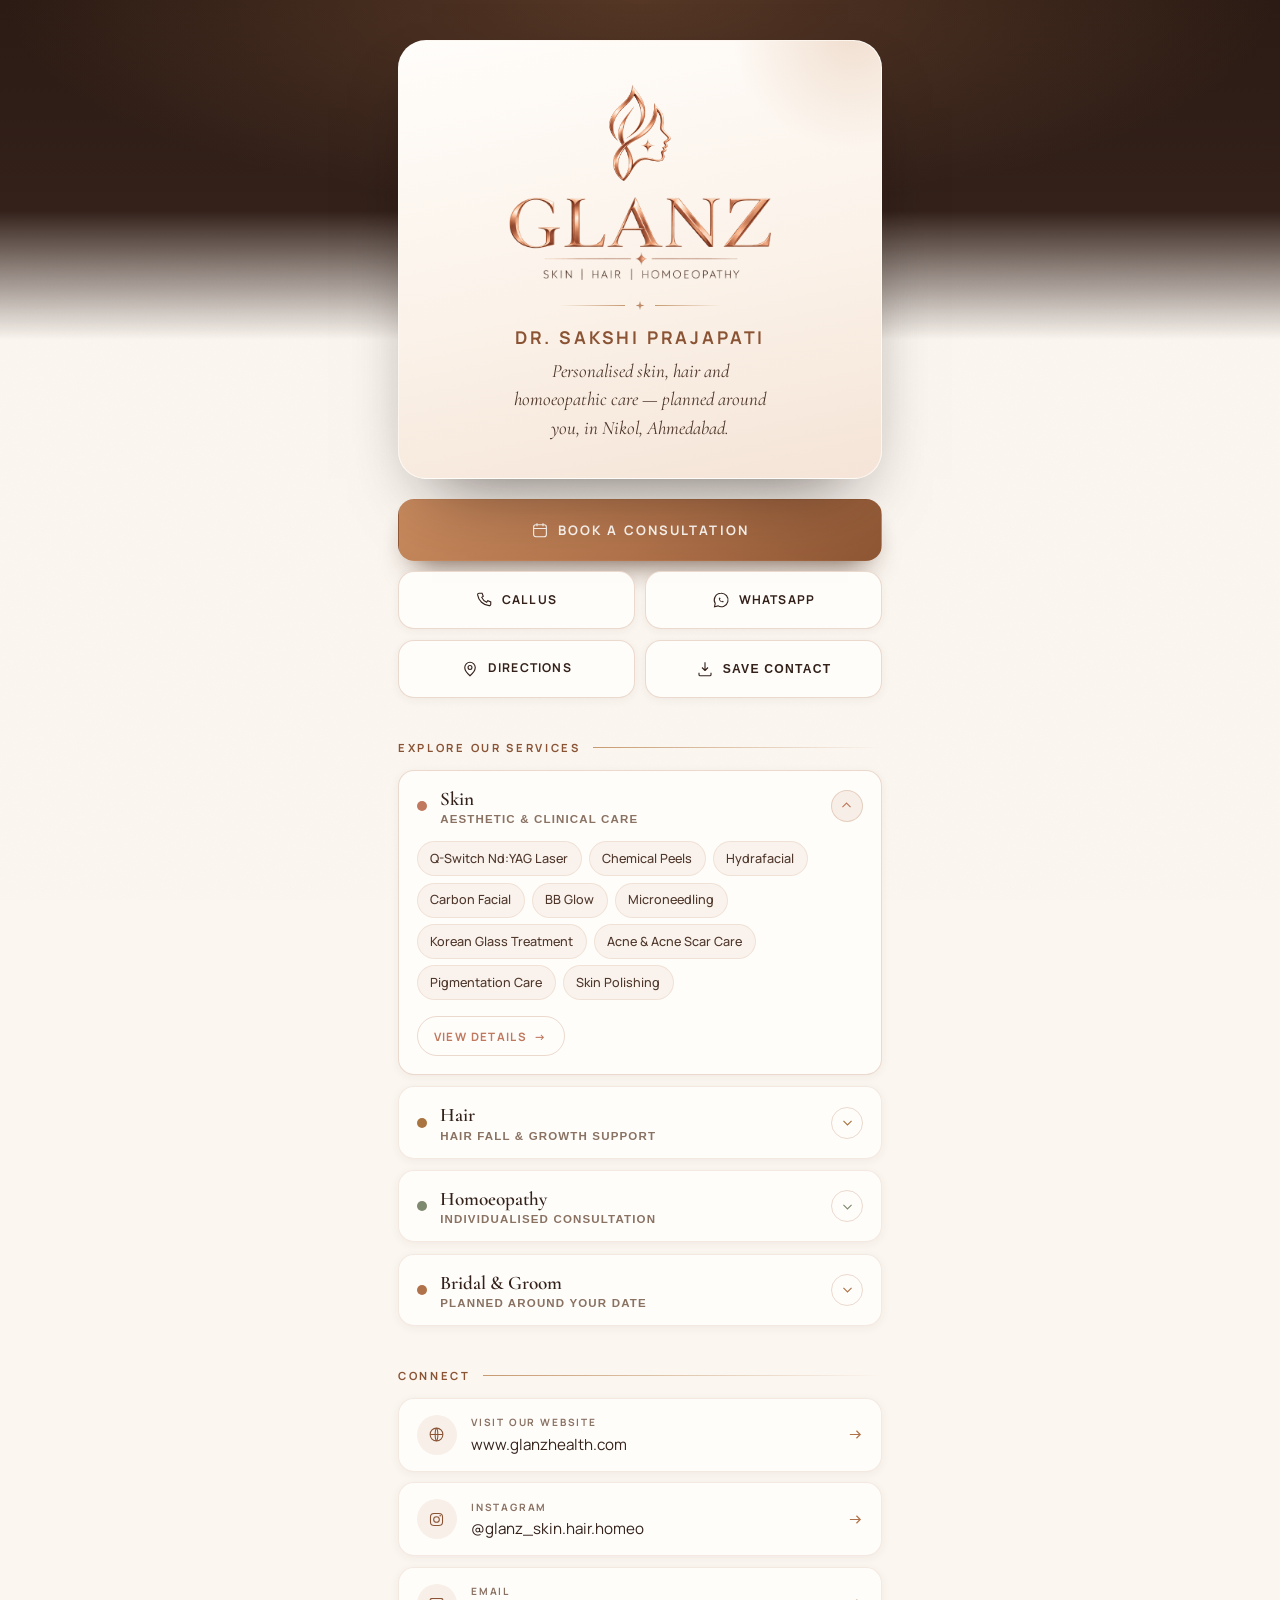
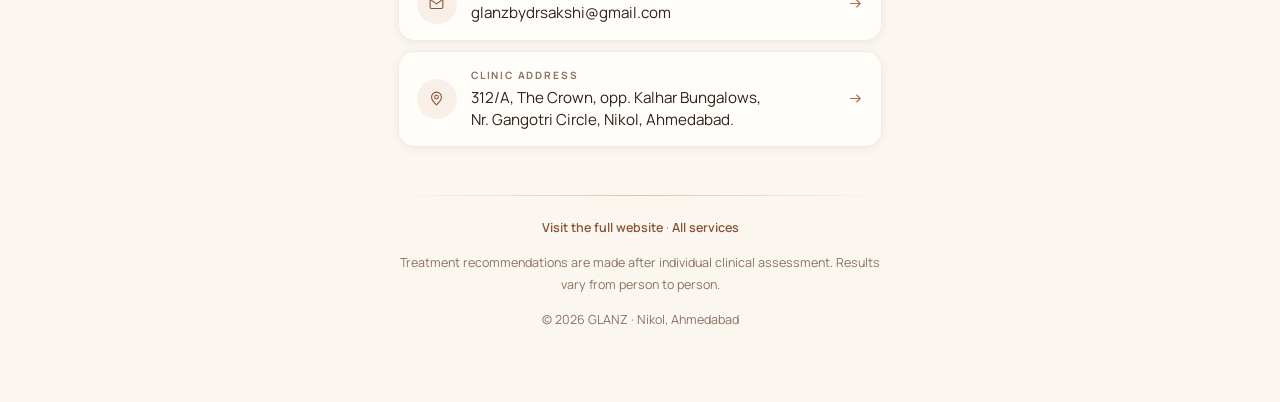
==== scan/index.html @ fb432319 "Initial commit: GLANZ website (home, services, digital card) Vanilla HTML/CSS/JS site for GLANZ — Sk" ====
<!DOCTYPE html>
<html lang="en">
<head>
<meta charset="utf-8">
<meta name="viewport" content="width=device-width, initial-scale=1, viewport-fit=cover">
<title>GLANZ — Digital Card | Dr. Sakshi Prajapati</title>
<meta name="description" content="GLANZ digital visiting card — call, WhatsApp, book a consultation or get directions to our skin, hair and homoeopathy clinic in Nikol, Ahmedabad.">
<meta name="theme-color" content="#2B1B14">
<link rel="canonical" href="https://www.glanzhealth.com/scan/">
<meta name="robots" content="index, follow">

<meta property="og:type" content="profile">
<meta property="og:site_name" content="GLANZ">
<meta property="og:title" content="GLANZ — Skin, Hair &amp; Homoeopathy">
<meta property="og:description" content="Dr. Sakshi Prajapati · Nikol, Ahmedabad. Call, WhatsApp, book a consultation or explore our services.">
<meta property="og:url" content="https://www.glanzhealth.com/scan/">
<meta property="og:image" content="https://www.glanzhealth.com/assets/logo/glanz-lockup.png">
<meta property="og:locale" content="en_IN">
<meta name="twitter:card" content="summary">
<meta name="twitter:title" content="GLANZ — Skin, Hair &amp; Homoeopathy">
<meta name="twitter:description" content="Dr. Sakshi Prajapati · Nikol, Ahmedabad.">
<meta name="twitter:image" content="https://www.glanzhealth.com/assets/logo/glanz-lockup.png">

<link rel="icon" href="../assets/logo/favicon.png" type="image/png">
<link rel="apple-touch-icon" href="../assets/logo/glanz-symbol.png">

<link rel="preconnect" href="https://fonts.googleapis.com">
<link rel="preconnect" href="https://fonts.gstatic.com" crossorigin>
<link href="https://fonts.googleapis.com/css2?family=Cinzel:wght@400;500;600&family=Cormorant+Garamond:ital,wght@0,400;0,500;0,600;1,400;1,500&family=Manrope:wght@400;500;600;700&display=swap" rel="stylesheet">

<link rel="stylesheet" href="../css/global.css">
<link rel="stylesheet" href="../css/scan.css">
</head>

<body class="scan-page">

<main class="scan" id="main">

  <!-- ====================================================================
       CARD HEADER
       Text below mirrors the printed visiting card.
       ==================================================================== -->
  <header class="scan-card">
    <img class="scan-card__symbol" src="../assets/logo/glanz-symbol.png" alt="" width="320" height="320" fetchpriority="high">
    <img class="scan-card__wordmark" src="../assets/logo/glanz-wordmark-tagline.png" alt="GLANZ — Skin, Hair, Homoeopathy" width="680" height="216">
    <h1 class="sr-only">GLANZ — Skin, Hair &amp; Homoeopathy</h1>

    <div class="scan-card__divider" aria-hidden="true"><span></span></div>

    <h2 class="scan-card__doctor" data-scan="doctor">Dr. Sakshi Prajapati</h2>
    <p class="scan-card__statement" data-scan="statement">
      Personalised skin, hair and homoeopathic care — planned around you, in Nikol, Ahmedabad.
    </p>
  </header>

  <!-- ====================================================================
       PRIMARY ACTIONS
       ==================================================================== -->
  <nav class="scan-actions" aria-label="Quick actions">
    <a class="action action--primary" data-scan-link="book" href="#">
      <svg viewBox="0 0 24 24" fill="none" stroke="currentColor" stroke-width="1.5" aria-hidden="true"><rect x="3.5" y="5" width="17" height="16" rx="3"/><path d="M8 3v4M16 3v4M3.5 10h17"/></svg>
      Book a Consultation
    </a>
    <div class="scan-actions__row">
      <a class="action" data-scan-link="phone" href="#">
        <svg viewBox="0 0 24 24" fill="none" stroke="currentColor" stroke-width="1.5" stroke-linecap="round" aria-hidden="true"><path d="M6.5 3h3l1.5 4-2 1.5a12 12 0 006.5 6.5L17 13l4 1.5v3a2 2 0 01-2.2 2A17 17 0 013.5 5.2 2 2 0 015.5 3z"/></svg>
        Call Us
      </a>
      <a class="action" data-scan-link="whatsapp" href="#" target="_blank" rel="noopener">
        <svg viewBox="0 0 24 24" fill="none" stroke="currentColor" stroke-width="1.5" aria-hidden="true"><path d="M12 3a9 9 0 00-7.7 13.6L3.4 21l4.5-1.2A9 9 0 1012 3z"/><path d="M9 9.5c0 3 2.5 5.5 5.5 5.5.6 0 1.2-.5 1.2-1.1l-1.6-.8-.9 1a5.6 5.6 0 01-2.8-2.8l1-.9-.8-1.6c-.6 0-1.1.6-1.1 1.2z" fill="currentColor" stroke="none"/></svg>
        WhatsApp
      </a>
    </div>
    <div class="scan-actions__row">
      <a class="action" data-scan-link="maps" href="#" target="_blank" rel="noopener">
        <svg viewBox="0 0 24 24" fill="none" stroke="currentColor" stroke-width="1.5" aria-hidden="true"><path d="M12 21s7-6.1 7-11a7 7 0 10-14 0c0 4.9 7 11 7 11z"/><circle cx="12" cy="10" r="2.6"/></svg>
        Directions
      </a>
      <button class="action" type="button" id="saveContact">
        <svg viewBox="0 0 24 24" fill="none" stroke="currentColor" stroke-width="1.5" aria-hidden="true"><path d="M12 3v11m0 0l-4-4m4 4l4-4M4 17v2.5A1.5 1.5 0 005.5 21h13a1.5 1.5 0 001.5-1.5V17"/></svg>
        Save Contact
      </button>
    </div>
  </nav>

  <!-- ====================================================================
       SERVICES — rendered from scanContent in js/scan.js
       ==================================================================== -->
  <section class="scan-section" aria-labelledby="scanServicesTitle">
    <h2 class="scan-section__title" id="scanServicesTitle">Explore Our Services</h2>
    <div class="scan-cats" id="scanCats">
      <!-- Populated by js/scan.js — edit the scanContent object there -->
    </div>
  </section>

  <!-- ====================================================================
       CONNECT
       ==================================================================== -->
  <section class="scan-section" aria-labelledby="scanConnectTitle">
    <h2 class="scan-section__title" id="scanConnectTitle">Connect</h2>
    <div class="scan-links">
      <a class="scan-link" data-scan-link="website" href="../">
        <span class="scan-link__icon" aria-hidden="true">
          <svg viewBox="0 0 24 24" fill="none" stroke="currentColor" stroke-width="1.5"><circle cx="12" cy="12" r="9"/><path d="M3 12h18M12 3c2.5 2.6 2.5 15 0 18M12 3c-2.5 2.6-2.5 15 0 18"/></svg>
        </span>
        <span class="scan-link__text">
          <span class="scan-link__label">Visit our website</span>
          <span class="scan-link__value" data-scan="website">www.glanzhealth.com</span>
        </span>
        <span class="scan-link__go" aria-hidden="true">
          <svg viewBox="0 0 16 16" fill="none" stroke="currentColor" stroke-width="1.3"><path d="M2 8h11M9 4l4 4-4 4"/></svg>
        </span>
      </a>

      <a class="scan-link" data-scan-link="instagram" href="#" target="_blank" rel="noopener">
        <span class="scan-link__icon" aria-hidden="true">
          <svg viewBox="0 0 24 24" fill="none" stroke="currentColor" stroke-width="1.5"><rect x="3.5" y="3.5" width="17" height="17" rx="5"/><circle cx="12" cy="12" r="4"/><circle cx="17.2" cy="6.8" r="1.1" fill="currentColor" stroke="none"/></svg>
        </span>
        <span class="scan-link__text">
          <span class="scan-link__label">Instagram</span>
          <span class="scan-link__value" data-scan="instagramHandle">@glanz_skin.hair.homeo</span>
        </span>
        <span class="scan-link__go" aria-hidden="true">
          <svg viewBox="0 0 16 16" fill="none" stroke="currentColor" stroke-width="1.3"><path d="M2 8h11M9 4l4 4-4 4"/></svg>
        </span>
      </a>

      <a class="scan-link" data-scan-link="email" href="#">
        <span class="scan-link__icon" aria-hidden="true">
          <svg viewBox="0 0 24 24" fill="none" stroke="currentColor" stroke-width="1.5"><rect x="3" y="5" width="18" height="14" rx="2"/><path d="M3.5 6.5L12 12.5l8.5-6"/></svg>
        </span>
        <span class="scan-link__text">
          <span class="scan-link__label">Email</span>
          <span class="scan-link__value" data-scan="email">glanzbydrsakshi@gmail.com</span>
        </span>
        <span class="scan-link__go" aria-hidden="true">
          <svg viewBox="0 0 16 16" fill="none" stroke="currentColor" stroke-width="1.3"><path d="M2 8h11M9 4l4 4-4 4"/></svg>
        </span>
      </a>

      <a class="scan-link" data-scan-link="maps" href="#" target="_blank" rel="noopener">
        <span class="scan-link__icon" aria-hidden="true">
          <svg viewBox="0 0 24 24" fill="none" stroke="currentColor" stroke-width="1.5"><path d="M12 21s7-6.1 7-11a7 7 0 10-14 0c0 4.9 7 11 7 11z"/><circle cx="12" cy="10" r="2.6"/></svg>
        </span>
        <span class="scan-link__text">
          <span class="scan-link__label">Clinic address</span>
          <span class="scan-link__value" data-scan="address">
            312/A, The Crown, opp. Kalhar Bungalows,<br>Nr. Gangotri Circle, Nikol, Ahmedabad.
          </span>
        </span>
        <span class="scan-link__go" aria-hidden="true">
          <svg viewBox="0 0 16 16" fill="none" stroke="currentColor" stroke-width="1.3"><path d="M2 8h11M9 4l4 4-4 4"/></svg>
        </span>
      </a>
    </div>
  </section>

  <!-- ====================================================================
       FOOT
       ==================================================================== -->
  <footer class="scan-foot">
    <div class="scan-foot__rule" aria-hidden="true"></div>
    <p>
      <a href="../">Visit the full website</a> · <a href="../service/">All services</a>
    </p>
    <p style="margin-top:0.9rem">
      Treatment recommendations are made after individual clinical assessment.
      Results vary from person to person.
    </p>
    <p style="margin-top:0.9rem">© <span data-scan="year">2025</span> GLANZ · Nikol, Ahmedabad</p>
  </footer>

</main>

<!-- ======================================================================
     STICKY MOBILE ACTION BAR
     ====================================================================== -->
<nav class="scan-bar" aria-label="Contact actions">
  <a class="scan-bar__btn" data-scan-link="phone" href="#">
    <svg viewBox="0 0 24 24" fill="none" stroke="currentColor" stroke-width="1.5" stroke-linecap="round" aria-hidden="true"><path d="M6.5 3h3l1.5 4-2 1.5a12 12 0 006.5 6.5L17 13l4 1.5v3a2 2 0 01-2.2 2A17 17 0 013.5 5.2 2 2 0 015.5 3z"/></svg>
    Call
  </a>
  <a class="scan-bar__btn" data-scan-link="whatsapp" href="#" target="_blank" rel="noopener">
    <svg viewBox="0 0 24 24" fill="none" stroke="currentColor" stroke-width="1.5" aria-hidden="true"><path d="M12 3a9 9 0 00-7.7 13.6L3.4 21l4.5-1.2A9 9 0 1012 3z"/></svg>
    WhatsApp
  </a>
  <a class="scan-bar__btn scan-bar__btn--primary" data-scan-link="book" href="#">
    <svg viewBox="0 0 24 24" fill="none" stroke="currentColor" stroke-width="1.5" aria-hidden="true"><rect x="3.5" y="5" width="17" height="16" rx="3"/><path d="M8 3v4M16 3v4M3.5 10h17"/></svg>
    Book
  </a>
</nav>

<script src="../js/scan.js" defer></script>
</body>
</html>
---- css/global.css ----
/* ==========================================================================
   GLANZ — Global design system  (v2)
   Brand world: cream · blush · nude · copper · deep cocoa
   Tonal strategy: cream & ivory for reading, DEEP COCOA for anchor moments,
   copper reserved almost entirely for actions.
   ========================================================================== */

/* --------------------------------------------------------------------------
   1. DESIGN TOKENS
   -------------------------------------------------------------------------- */
:root {
  /* Light surfaces */
  --cream:        #FBF6F0;
  --cream-deep:   #F6EBE0;
  --ivory:        #FFFDFA;
  --blush:        #F4E4D9;
  --nude:         #EBD4C4;
  --sand:         #E6D5C5;

  /* Dark anchor surfaces (from the visiting-card photography) */
  --espresso:      #2B1B14;
  --espresso-soft: #3A251B;
  --espresso-line: rgba(214, 168, 130, 0.22);

  /* Accents — copper is the ACTION colour, used sparingly elsewhere */
  --copper:       #B0724A;
  --copper-light: #D3A07A;
  --copper-deep:  #8A5334;
  --champagne:    #D9B48F;
  --gold-line:    #C79A70;

  /* Category accents — small doses only (labels, rules, hovers) */
  --cat-skin:   #C0785E;   /* warm rose-terracotta */
  --cat-hair:   #A9743F;   /* deep amber-copper   */
  --cat-homoeo: #7E8A6F;   /* muted sage — botanical, still warm */

  /* Text — darker than v1 for real readability */
  --ink:        #33211A;
  --ink-soft:   #4E362A;
  --muted:      #6F5748;
  --muted-soft: #8A7263;
  --on-dark:        #F6EBE0;
  --on-dark-muted:  rgba(246, 235, 224, 0.72);

  /* Utility */
  --line:       rgba(176, 114, 74, 0.26);
  --line-soft:  rgba(176, 114, 74, 0.14);
  --shadow-sm:  0 2px 10px rgba(80, 48, 30, 0.06);
  --shadow-md:  0 20px 44px -24px rgba(80, 48, 30, 0.36);
  --shadow-lg:  0 44px 88px -44px rgba(80, 48, 30, 0.48);

  --grad-copper:  linear-gradient(135deg, #C88A5E 0%, #B0724A 52%, #8E5634 100%);
  --grad-surface: linear-gradient(180deg, #FBF6F0 0%, #F7EDE3 100%);
  --grad-blush:   linear-gradient(150deg, #F9F0E7 0%, #F2DED0 55%, #E9CEBA 100%);

  /* Type */
  --font-display: "Cormorant Garamond", "Iowan Old Style", Georgia, serif;
  --font-brand:   "Cinzel", "Cormorant Garamond", Georgia, serif;
  --font-sans:    "Manrope", "Segoe UI", "Helvetica Neue", Arial, sans-serif;

  --fs-h1:     clamp(2.6rem, 5.6vw, 4.6rem);
  --fs-h2:     clamp(2.1rem, 4.1vw, 3.45rem);
  --fs-h3:     clamp(1.35rem, 2.1vw, 1.85rem);
  --fs-lead:   clamp(1.05rem, 1.25vw, 1.19rem);
  --fs-body:   clamp(1rem, 1.02vw, 1.06rem);
  --fs-small:  0.875rem;
  --fs-label:  0.72rem;

  /* Space & rhythm */
  --gutter:     clamp(1.25rem, 5vw, 3.5rem);
  --maxw:       1280px;
  --maxw-text:  60ch;
  --section-y:  clamp(4.25rem, 9vw, 9rem);
  --radius-sm:  8px;
  --radius:     16px;
  --radius-lg:  28px;
  --radius-pill: 999px;

  /* Motion */
  --ease:      cubic-bezier(0.22, 0.61, 0.36, 1);
  --ease-soft: cubic-bezier(0.33, 1, 0.68, 1);
  --dur:       0.5s;

  --nav-h: 78px;
}

/* --------------------------------------------------------------------------
   2. RESET & BASE
   -------------------------------------------------------------------------- */
*, *::before, *::after { box-sizing: border-box; }

html {
  -webkit-text-size-adjust: 100%;
  scroll-behavior: smooth;
  scroll-padding-top: calc(var(--nav-h) + 14px);
}

body {
  margin: 0;
  background-color: var(--cream);
  color: var(--ink-soft);
  font-family: var(--font-sans);
  font-size: var(--fs-body);
  font-weight: 400;
  line-height: 1.7;
  -webkit-font-smoothing: antialiased;
  -moz-osx-font-smoothing: grayscale;
  overflow-x: hidden;
}

/* Fine paper grain — stops large flat fields from looking digital */
body::before {
  content: "";
  position: fixed;
  inset: 0;
  z-index: 0;
  pointer-events: none;
  opacity: 0.45;
  background-image: url("data:image/svg+xml,%3Csvg xmlns='http://www.w3.org/2000/svg' width='180' height='180'%3E%3Cfilter id='n'%3E%3CfeTurbulence type='fractalNoise' baseFrequency='0.85' numOctaves='4'/%3E%3CfeColorMatrix type='saturate' values='0'/%3E%3C/filter%3E%3Crect width='180' height='180' filter='url(%23n)' opacity='0.05'/%3E%3C/svg%3E");
}

img, svg, video { display: block; max-width: 100%; }
img { height: auto; }

h1, h2, h3, h4 {
  font-family: var(--font-display);
  color: var(--ink);
  font-weight: 500;
  letter-spacing: -0.014em;
  margin: 0 0 0.5em;
  text-wrap: balance;
}
h1 { font-size: var(--fs-h1); line-height: 1.05; }
h2 { font-size: var(--fs-h2); line-height: 1.08; }
h3 { font-size: var(--fs-h3); line-height: 1.24; letter-spacing: -0.005em; }
p  { margin: 0 0 1.1em; }
p:last-child { margin-bottom: 0; }

a { color: inherit; text-decoration: none; }
ul, ol { margin: 0; padding: 0; list-style: none; }
strong { font-weight: 600; color: var(--ink); }

::selection { background: var(--nude); color: var(--ink); }

:focus-visible {
  outline: 2px solid var(--copper);
  outline-offset: 3px;
  border-radius: 4px;
}

/* --------------------------------------------------------------------------
   3. LAYOUT PRIMITIVES
   -------------------------------------------------------------------------- */
.container {
  width: 100%;
  max-width: var(--maxw);
  margin-inline: auto;
  padding-inline: var(--gutter);
  position: relative;
  z-index: 1;
}
.container--narrow { max-width: 980px; }

.section { padding-block: var(--section-y); position: relative; }
.section--tight { padding-block: clamp(3rem, 6vw, 5.5rem); }
.section--cream { background: var(--grad-surface); }
.section--blush { background: var(--grad-blush); }
.section--ivory { background: var(--ivory); }

/* THE ANCHOR SURFACE — deep cocoa, used two or three times per page maximum */
.section--dark {
  background:
    radial-gradient(90% 120% at 82% 0%, rgba(176, 114, 74, 0.26) 0%, rgba(43, 27, 20, 0) 58%),
    linear-gradient(165deg, #33211A 0%, #2B1B14 60%, #241610 100%);
  color: var(--on-dark-muted);
}
.section--dark h1, .section--dark h2, .section--dark h3, .section--dark h4 { color: var(--on-dark); }
.section--dark .lead { color: var(--on-dark-muted); }
.section--dark .eyebrow { color: var(--champagne); }
.section--dark .eyebrow::before, .section--dark .eyebrow::after { background: var(--champagne); }
.section--dark .btn--ghost { color: var(--on-dark); border-color: var(--espresso-line); }
.section--dark .btn--ghost:hover { color: #fff; border-color: var(--champagne); }

.rule {
  height: 1px;
  border: 0;
  margin: 0;
  background: linear-gradient(90deg, transparent, var(--gold-line), transparent);
  opacity: 0.5;
}

.glow {
  position: absolute;
  border-radius: 50%;
  filter: blur(72px);
  pointer-events: none;
  z-index: 0;
}
.glow--copper { background: rgba(196, 146, 105, 0.3); }
.glow--blush  { background: rgba(240, 214, 200, 0.55); }

/* --------------------------------------------------------------------------
   4. TYPOGRAPHIC COMPONENTS
   -------------------------------------------------------------------------- */
.eyebrow {
  display: inline-flex;
  align-items: center;
  gap: 0.8rem;
  font-size: var(--fs-label);
  font-weight: 600;
  letter-spacing: 0.28em;
  text-transform: uppercase;
  color: var(--copper-deep);
  margin: 0 0 1.25rem;
}
.eyebrow::before {
  content: "";
  width: clamp(24px, 4vw, 44px);
  height: 1px;
  background: var(--copper);
  opacity: 0.8;
}
.eyebrow--center { justify-content: center; }
.eyebrow--center::after {
  content: "";
  width: clamp(24px, 4vw, 44px);
  height: 1px;
  background: var(--copper);
  opacity: 0.8;
}

.lead {
  font-size: var(--fs-lead);
  line-height: 1.72;
  color: var(--muted);
  max-width: var(--maxw-text);
}

.accent { color: var(--copper-deep); }
.italic-note {
  font-family: var(--font-display);
  font-style: italic;
  font-size: clamp(1.15rem, 2vw, 1.5rem);
  line-height: 1.5;
  color: var(--ink);
}

.section-head { max-width: 720px; margin-bottom: clamp(2.25rem, 4.5vw, 3.75rem); }
.section-head--center { margin-inline: auto; text-align: center; }

/* --------------------------------------------------------------------------
   5. BUTTONS & LINKS
   -------------------------------------------------------------------------- */
.btn {
  display: inline-flex;
  align-items: center;
  justify-content: center;
  gap: 0.6rem;
  padding: 1rem 1.85rem;
  min-height: 52px;
  border: 0;
  border-radius: var(--radius-pill);
  background: var(--grad-copper);
  color: #FFF9F3;
  font-family: var(--font-sans);
  font-size: 0.8rem;
  font-weight: 600;
  letter-spacing: 0.14em;
  text-transform: uppercase;
  text-align: center;
  cursor: pointer;
  position: relative;
  isolation: isolate;
  overflow: hidden;
  transition: transform var(--dur) var(--ease), box-shadow var(--dur) var(--ease),
              color var(--dur) var(--ease), border-color var(--dur) var(--ease);
  box-shadow: 0 12px 28px -14px rgba(138, 83, 52, 0.9);
}
.btn::after {
  content: "";
  position: absolute;
  inset: 0;
  z-index: -1;
  background: linear-gradient(135deg, #BE7F55 0%, #99603C 100%);
  opacity: 0;
  transition: opacity var(--dur) var(--ease);
}
.btn:hover { transform: translateY(-2px); box-shadow: 0 20px 36px -16px rgba(138, 83, 52, 0.8); }
.btn:hover::after { opacity: 1; }
.btn:active { transform: translateY(0); }
.btn svg { width: 17px; height: 17px; flex: none; }

.btn--ghost {
  background: transparent;
  color: var(--ink);
  border: 1px solid var(--line);
  box-shadow: none;
}
.btn--ghost::after { background: rgba(176, 114, 74, 0.08); }
.btn--ghost:hover { color: var(--copper-deep); border-color: var(--copper); box-shadow: var(--shadow-sm); }

.btn--light { background: var(--ivory); color: var(--ink); box-shadow: var(--shadow-sm); }
.btn--light::after { background: var(--blush); }

.btn--block { width: 100%; }
.btn--lg { padding: 1.15rem 2.25rem; min-height: 58px; font-size: 0.82rem; }

.link-arrow {
  display: inline-flex;
  align-items: center;
  gap: 0.55rem;
  font-size: 0.78rem;
  font-weight: 600;
  letter-spacing: 0.14em;
  text-transform: uppercase;
  color: var(--copper-deep);
  padding-bottom: 5px;
  position: relative;
  transition: gap var(--dur) var(--ease), color var(--dur) var(--ease);
}
.link-arrow::before {
  content: "";
  position: absolute;
  left: 0; bottom: 0;
  width: 100%; height: 1px;
  background: currentColor;
  transform: scaleX(0.3);
  transform-origin: left;
  transition: transform var(--dur) var(--ease);
  opacity: 0.7;
}
.link-arrow:hover { gap: 0.9rem; }
.link-arrow:hover::before { transform: scaleX(1); }
.link-arrow svg { width: 15px; height: 15px; flex: none; }

.btn-group { display: flex; flex-wrap: wrap; gap: 0.8rem; }
@media (max-width: 560px) {
  .btn-group { display: grid; grid-template-columns: 1fr; width: 100%; }
  .btn-group .btn { width: 100%; }
}

/* --------------------------------------------------------------------------
   6. MEDIA FRAMES
   -------------------------------------------------------------------------- */
.media {
  position: relative;
  overflow: hidden;
  border-radius: var(--radius-lg);
  background: var(--grad-blush);        /* survives a missing image file */
  box-shadow: var(--shadow-md);
  isolation: isolate;
}
.media img {
  width: 100%;
  height: 100%;
  object-fit: cover;
  transition: transform 1.1s var(--ease-soft);
}
.media--hover:hover img { transform: scale(1.04); }
.media::after {
  content: "";
  position: absolute;
  inset: 0;
  border-radius: inherit;
  border: 1px solid rgba(255, 253, 250, 0.5);
  pointer-events: none;
}
.media--tall   { aspect-ratio: 3 / 4; }
.media--wide   { aspect-ratio: 16 / 10; }
.media--square { aspect-ratio: 1 / 1; }
.img-missing { display: none; }

/* --------------------------------------------------------------------------
   7. NAVBAR
   -------------------------------------------------------------------------- */
.nav {
  position: fixed;
  inset: 0 0 auto 0;
  z-index: 100;
  height: var(--nav-h);
  display: flex;
  align-items: center;
  transition: background-color 0.4s var(--ease), box-shadow 0.4s var(--ease), height 0.4s var(--ease);
}
.nav.is-stuck {
  height: 66px;
  background: rgba(251, 246, 240, 0.88);
  -webkit-backdrop-filter: blur(16px) saturate(1.15);
  backdrop-filter: blur(16px) saturate(1.15);
  box-shadow: 0 1px 0 var(--line-soft), 0 12px 30px -26px rgba(80, 48, 30, 0.7);
}
.nav__inner {
  width: 100%;
  max-width: var(--maxw);
  margin-inline: auto;
  padding-inline: var(--gutter);
  display: flex;
  align-items: center;
  justify-content: space-between;
  gap: 1.5rem;
}

/* Brand lockup — official artwork: emblem + wordmark + typeset tagline */
.brand { display: flex; align-items: center; gap: 0.65rem; }
.brand__symbol {
  width: 46px;
  height: 46px;
  flex: none;
  object-fit: contain;
  transition: width 0.4s var(--ease), height 0.4s var(--ease);
}
/* align-items:flex-start is load-bearing — without it the flex column
   stretches the wordmark image to the tagline's width and distorts it. */
.brand__text { display: flex; flex-direction: column; align-items: flex-start; }
.brand__wordmark {
  height: 26px;
  width: auto;
  flex: none;
  transition: height 0.4s var(--ease);
}
.brand__tag {
  font-size: 0.5rem;
  font-weight: 600;
  letter-spacing: 0.135em;
  color: var(--muted-soft);
  margin-top: 6px;
  text-transform: uppercase;
  white-space: nowrap;
}
.nav.is-stuck .brand__symbol { width: 40px; height: 40px; }
.nav.is-stuck .brand__wordmark { height: 23px; }
@media (max-width: 400px) {
  .brand__symbol { width: 40px; height: 40px; }
  .brand__wordmark { height: 22px; }
  .brand__tag { font-size: 0.45rem; letter-spacing: 0.1em; margin-top: 5px; }
}

.nav__menu { display: flex; align-items: center; gap: clamp(1rem, 2.2vw, 2.1rem); }
.nav__link {
  font-size: 0.79rem;
  font-weight: 500;
  letter-spacing: 0.1em;
  text-transform: uppercase;
  color: var(--ink-soft);
  padding: 6px 0;
  position: relative;
  transition: color 0.35s var(--ease);
}
.nav__link::after {
  content: "";
  position: absolute;
  left: 0; bottom: 0;
  width: 100%; height: 1px;
  background: var(--copper);
  transform: scaleX(0);
  transform-origin: right;
  transition: transform 0.45s var(--ease);
}
.nav__link:hover, .nav__link.is-active { color: var(--copper-deep); }
.nav__link:hover::after, .nav__link.is-active::after { transform: scaleX(1); transform-origin: left; }

.nav__cta { display: none; }
@media (min-width: 940px) { .nav__cta { display: inline-flex; padding: 0.8rem 1.5rem; min-height: 46px; } }

.nav__toggle {
  display: inline-flex;
  flex-direction: column;
  justify-content: center;
  gap: 6px;
  width: 48px;
  height: 48px;
  padding: 0 11px;
  border: 1px solid var(--line);
  border-radius: var(--radius-pill);
  background: rgba(255, 253, 250, 0.7);
  cursor: pointer;
}
.nav__toggle span {
  display: block;
  height: 1.5px;
  width: 100%;
  background: var(--ink);
  border-radius: 2px;
  transition: transform 0.4s var(--ease), width 0.4s var(--ease);
}
.nav__toggle span:last-child { width: 62%; align-self: flex-end; }
.nav__toggle[aria-expanded="true"] span:first-child { transform: translateY(3.7px) rotate(45deg); }
.nav__toggle[aria-expanded="true"] span:last-child  { transform: translateY(-3.7px) rotate(-45deg); width: 100%; }

@media (min-width: 940px) { .nav__toggle { display: none; } }
@media (max-width: 939px) { .nav__menu--desktop { display: none; } }

/* Mobile drawer */
.nav__drawer {
  position: fixed;
  inset: 0;
  z-index: 99;
  background: linear-gradient(160deg, #FBF6F0 0%, #F4E4D9 100%);
  padding: calc(var(--nav-h) + 1.5rem) var(--gutter) 2rem;
  display: flex;
  flex-direction: column;
  justify-content: space-between;
  gap: 1.5rem;
  transform: translateY(-100%);
  visibility: hidden;
  transition: transform 0.6s var(--ease), visibility 0.6s;
  overflow-y: auto;
}
.nav__drawer.is-open { transform: translateY(0); visibility: visible; }
.nav__drawer-list { display: flex; flex-direction: column; }
.nav__drawer-list a {
  font-family: var(--font-display);
  font-size: clamp(1.75rem, 7vw, 2.4rem);
  color: var(--ink);
  padding: 0.5rem 0;
  border-bottom: 1px solid var(--line-soft);
  display: flex;
  align-items: center;
  justify-content: space-between;
  opacity: 0;
  transform: translateY(14px);
  transition: opacity 0.5s var(--ease), transform 0.5s var(--ease), color 0.3s var(--ease);
}
.nav__drawer-list a::after {
  content: "";
  width: 18px; height: 1px;
  background: var(--copper);
  opacity: 0.5;
}
.nav__drawer.is-open .nav__drawer-list a { opacity: 1; transform: none; }
.nav__drawer-foot { display: grid; gap: 0.9rem; }
.nav__drawer-actions { display: grid; grid-template-columns: 1fr 1fr; gap: 0.6rem; }
.nav__drawer-actions a {
  display: flex;
  align-items: center;
  justify-content: center;
  gap: 0.5rem;
  min-height: 52px;
  border: 1px solid var(--line);
  border-radius: var(--radius);
  background: rgba(255, 253, 250, 0.8);
  font-size: 0.78rem;
  font-weight: 600;
  letter-spacing: 0.1em;
  text-transform: uppercase;
  color: var(--ink);
}
.nav__drawer-actions svg { width: 16px; height: 16px; }
.nav__drawer-meta {
  font-size: var(--fs-small);
  color: var(--muted);
  display: grid;
  gap: 0.2rem;
  padding-top: 0.4rem;
}
body.is-locked { overflow: hidden; }

/* --------------------------------------------------------------------------
   8. STICKY MOBILE ACTION BAR (home + services)
   Conversion matters most on phones — the QR sends people straight here.
   -------------------------------------------------------------------------- */
.actionbar {
  position: fixed;
  left: 0; right: 0; bottom: 0;
  z-index: 80;
  display: grid;
  grid-template-columns: repeat(3, 1fr);
  gap: 1px;
  background: var(--line-soft);
  border-top: 1px solid var(--line-soft);
  padding-bottom: env(safe-area-inset-bottom, 0);
  box-shadow: 0 -12px 30px -24px rgba(80, 48, 30, 0.8);
}
.actionbar__btn {
  display: flex;
  align-items: center;
  justify-content: center;
  gap: 0.45rem;
  min-height: 60px;
  background: rgba(251, 246, 240, 0.97);
  -webkit-backdrop-filter: blur(12px);
  backdrop-filter: blur(12px);
  color: var(--ink);
  font-size: 0.72rem;
  font-weight: 600;
  letter-spacing: 0.1em;
  text-transform: uppercase;
}
.actionbar__btn svg { width: 17px; height: 17px; }
.actionbar__btn:active { background: var(--blush); }
.actionbar__btn--primary { background: var(--grad-copper); color: #FFF9F3; }
@media (min-width: 768px) { .actionbar { display: none; } }
@media (max-width: 767px) { body.has-actionbar { padding-bottom: 60px; } }

/* --------------------------------------------------------------------------
   9. FORM ELEMENTS
   -------------------------------------------------------------------------- */
.field { display: grid; gap: 0.4rem; }
.field label {
  font-size: var(--fs-label);
  font-weight: 600;
  letter-spacing: 0.16em;
  text-transform: uppercase;
  color: var(--muted);
}
.field input,
.field select,
.field textarea {
  width: 100%;
  padding: 0.95rem 1.05rem;
  font-family: var(--font-sans);
  font-size: 1rem;
  font-weight: 400;
  color: var(--ink);
  background: rgba(255, 253, 250, 0.85);
  border: 1px solid var(--line);
  border-radius: var(--radius-sm);
  transition: border-color 0.3s var(--ease), background-color 0.3s var(--ease), box-shadow 0.3s var(--ease);
}
.field textarea { resize: vertical; min-height: 128px; }
.field select {
  appearance: none;
  -webkit-appearance: none;
  background-image: url("data:image/svg+xml,%3Csvg xmlns='http://www.w3.org/2000/svg' viewBox='0 0 12 8'%3E%3Cpath d='M1 1l5 5 5-5' fill='none' stroke='%23B0724A' stroke-width='1.5'/%3E%3C/svg%3E");
  background-repeat: no-repeat;
  background-position: right 1.05rem center;
  background-size: 12px;
  padding-right: 2.6rem;
}
.field input:focus,
.field select:focus,
.field textarea:focus {
  outline: none;
  border-color: var(--copper);
  background: var(--ivory);
  box-shadow: 0 0 0 4px rgba(176, 114, 74, 0.12);
}
.field.has-error input,
.field.has-error select,
.field.has-error textarea { border-color: #A8452F; }
.field__error { font-size: 0.78rem; color: #A8452F; min-height: 1em; }

.form-note { font-size: 0.82rem; color: var(--muted-soft); line-height: 1.6; }
.form-status {
  margin-top: 1rem;
  padding: 1rem 1.15rem;
  border-radius: var(--radius-sm);
  border: 1px solid var(--line);
  border-left: 3px solid var(--copper);
  background: rgba(255, 253, 250, 0.9);
  font-size: 0.9rem;
  color: var(--ink-soft);
  display: none;
}
.form-status.is-visible { display: block; }
.form-status a { color: var(--copper-deep); font-weight: 600; text-decoration: underline; }

/* --------------------------------------------------------------------------
   10. FOOTER
   -------------------------------------------------------------------------- */
.footer {
  background: linear-gradient(180deg, #33211A 0%, #241610 100%);
  color: var(--on-dark-muted);
  padding-block: clamp(3.25rem, 6vw, 5rem) 1.75rem;
  position: relative;
  z-index: 1;
}
.footer h4 {
  font-family: var(--font-sans);
  font-size: var(--fs-label);
  font-weight: 600;
  letter-spacing: 0.22em;
  text-transform: uppercase;
  color: var(--champagne);
  margin-bottom: 1.1rem;
}
.footer__grid {
  display: grid;
  gap: clamp(2rem, 4.5vw, 3.25rem);
  grid-template-columns: 1fr;
  padding-bottom: clamp(2.25rem, 4.5vw, 3.25rem);
  border-bottom: 1px solid var(--espresso-line);
}
@media (min-width: 640px)  { .footer__grid { grid-template-columns: 1fr 1fr; } }
@media (min-width: 1040px) { .footer__grid { grid-template-columns: 1.7fr 0.9fr 1fr 1.2fr; } }

/* On the dark footer the artwork's dark tagline would disappear, so the
   rose-gold wordmark is paired with a typeset champagne tagline instead. */
.footer__brand { display: grid; justify-items: start; gap: 0.9rem; }
.footer__symbol { width: 54px; height: auto; }
.footer__wordmark { width: clamp(158px, 38vw, 184px); height: auto; }
.footer__tag {
  display: block;
  margin-top: 0.55rem;
  font-size: 0.55rem;
  font-weight: 600;
  letter-spacing: 0.27em;
  text-transform: uppercase;
  color: var(--champagne);
}
.footer__about { margin-top: 1.25rem; max-width: 34ch; font-size: 0.94rem; line-height: 1.72; }
.footer__list { display: grid; gap: 0.55rem; font-size: 0.94rem; }
.footer__list a, .footer__contact a { transition: color 0.3s var(--ease); }
.footer__list a:hover, .footer__contact a:hover { color: var(--champagne); }
.footer__contact { display: grid; gap: 0.8rem; font-size: 0.94rem; }
.footer__bottom {
  padding-top: 1.6rem;
  display: flex;
  flex-wrap: wrap;
  gap: 0.7rem 1.5rem;
  justify-content: space-between;
  align-items: center;
  font-size: 0.8rem;
  color: rgba(246, 235, 224, 0.55);
}
.footer__disclaimer {
  margin-top: 1.5rem;
  font-size: 0.78rem;
  line-height: 1.68;
  color: rgba(246, 235, 224, 0.58);
  max-width: 92ch;
}
.social {
  display: inline-flex;
  align-items: center;
  gap: 0.5rem;
  padding: 0.6rem 1.05rem;
  border: 1px solid var(--espresso-line);
  border-radius: var(--radius-pill);
  font-size: 0.84rem;
  transition: background-color 0.35s var(--ease), border-color 0.35s var(--ease);
}
.social:hover { background: rgba(217, 180, 143, 0.14); border-color: var(--champagne); }
.social svg { width: 16px; height: 16px; }

/* --------------------------------------------------------------------------
   11. CTA BAND — always on the dark surface, so the action reads instantly
   -------------------------------------------------------------------------- */
.cta-band { position: relative; overflow: hidden; }
.cta-band__inner { text-align: center; max-width: 760px; margin-inline: auto; }
.cta-band h2 { margin-bottom: 0.9rem; }
.cta-band .btn-group { justify-content: center; margin-top: 1.9rem; }
@media (max-width: 560px) { .cta-band .btn-group { max-width: 340px; margin-inline: auto; } }
.cta-band__meta {
  margin-top: 1.5rem;
  font-size: 0.8rem;
  font-weight: 500;
  letter-spacing: 0.12em;
  text-transform: uppercase;
  color: var(--champagne);
}

/* --------------------------------------------------------------------------
   12. SCROLL REVEAL
   -------------------------------------------------------------------------- */
[data-reveal] {
  opacity: 0;
  transform: translateY(22px);
  transition: opacity 0.85s var(--ease-soft), transform 0.85s var(--ease-soft);
}
[data-reveal="fade"]  { transform: none; }
[data-reveal="left"]  { transform: translateX(-24px); }
[data-reveal="right"] { transform: translateX(24px); }
[data-reveal].is-visible { opacity: 1; transform: none; }

/* --------------------------------------------------------------------------
   13. UTILITIES
   -------------------------------------------------------------------------- */
.sr-only {
  position: absolute;
  width: 1px; height: 1px;
  padding: 0; margin: -1px;
  overflow: hidden;
  clip: rect(0 0 0 0);
  white-space: nowrap;
  border: 0;
}
.skip-link {
  position: absolute;
  top: -100px; left: 1rem;
  z-index: 200;
  padding: 0.8rem 1.2rem;
  background: var(--espresso);
  color: var(--cream);
  border-radius: 0 0 var(--radius-sm) var(--radius-sm);
  font-size: 0.8rem;
  letter-spacing: 0.1em;
  text-transform: uppercase;
  transition: top 0.3s var(--ease);
}
.skip-link:focus { top: 0; }
.text-center { text-align: center; }

/* --------------------------------------------------------------------------
   14. REDUCED MOTION
   -------------------------------------------------------------------------- */
@media (prefers-reduced-motion: reduce) {
  html { scroll-behavior: auto; }
  *, *::before, *::after {
    animation-duration: 0.001ms !important;
    animation-iteration-count: 1 !important;
    transition-duration: 0.001ms !important;
  }
  [data-reveal] { opacity: 1 !important; transform: none !important; }
}
---- css/scan.css ----
/* ==========================================================================
   GLANZ — /scan/ digital visiting card (v2)
   Mobile-first. Deliberately mirrors the printed card: a cream card resting on
   a deep cocoa ground, exactly like the physical piece.
   ========================================================================== */

body.scan-page {
  background: var(--cream);
  min-height: 100%;
  padding-bottom: 92px;                 /* clears the sticky action bar */
}
@media (min-width: 768px) { body.scan-page { padding-bottom: 2rem; } }

/* Deep cocoa ground behind the top of the page */
body.scan-page::after {
  content: "";
  position: absolute;
  top: 0; left: 0; right: 0;
  height: clamp(230px, 42vw, 340px);
  z-index: 0;
  background:
    radial-gradient(80% 100% at 50% 0%, rgba(176, 114, 74, 0.32) 0%, rgba(43, 27, 20, 0) 62%),
    linear-gradient(180deg, #2B1B14 0%, #33211A 62%, rgba(251, 246, 240, 0) 100%);
  pointer-events: none;
}

.scan {
  width: 100%;
  max-width: 540px;
  margin-inline: auto;
  padding: clamp(1.4rem, 5vw, 2.5rem) clamp(1.1rem, 4.5vw, 1.75rem) 2.5rem;
  position: relative;
  z-index: 1;
}

/* --------------------------------------------------------------------------
   CARD HEADER
   -------------------------------------------------------------------------- */
.scan-card {
  position: relative;
  overflow: hidden;
  text-align: center;
  padding: clamp(1.9rem, 7vw, 2.75rem) clamp(1.25rem, 5.5vw, 2.1rem) clamp(1.75rem, 5.5vw, 2.25rem);
  border-radius: var(--radius-lg);
  background: linear-gradient(168deg, #FFFDFA 0%, #FBF2E9 55%, #F5E4D7 100%);
  border: 1px solid rgba(255, 253, 250, 0.65);
  box-shadow: 0 34px 70px -34px rgba(20, 11, 7, 0.65);
}
.scan-card::before {
  content: "";
  position: absolute;
  width: 240px; height: 240px;
  top: -130px; right: -90px;
  border-radius: 50%;
  background: radial-gradient(circle, rgba(211, 160, 122, 0.3), transparent 70%);
  pointer-events: none;
}

/* Official artwork: emblem above, wordmark + tagline beneath */
.scan-card__symbol {
  width: clamp(74px, 20vw, 96px);
  height: auto;
  margin: 0 auto 1rem;
}
.scan-card__wordmark {
  width: min(78%, 262px);
  height: auto;
  margin: 0 auto;
}
.scan-card__divider {
  display: flex;
  align-items: center;
  gap: 0.65rem;
  justify-content: center;
  margin: 1.3rem 0 1.15rem;
}
.scan-card__divider::before,
.scan-card__divider::after {
  content: "";
  height: 1px;
  width: clamp(36px, 15vw, 66px);
  background: linear-gradient(90deg, transparent, var(--gold-line));
}
.scan-card__divider::after { background: linear-gradient(90deg, var(--gold-line), transparent); }
.scan-card__divider span {
  width: 9px; height: 9px;
  background: var(--copper);
  opacity: 0.8;
  clip-path: polygon(50% 0, 60% 40%, 100% 50%, 60% 60%, 50% 100%, 40% 60%, 0 50%, 40% 40%);
}
.scan-card__doctor {
  font-family: var(--font-sans);
  font-size: clamp(0.95rem, 4.2vw, 1.1rem);
  font-weight: 700;
  letter-spacing: 0.16em;
  text-transform: uppercase;
  color: var(--copper-deep);
  margin: 0 0 0.6rem;
}
.scan-card__statement {
  font-family: var(--font-display);
  font-style: italic;
  font-size: clamp(1.02rem, 4.2vw, 1.18rem);
  line-height: 1.5;
  color: var(--ink-soft);
  margin: 0 auto;
  max-width: 32ch;
}

/* --------------------------------------------------------------------------
   PRIMARY ACTIONS
   -------------------------------------------------------------------------- */
.scan-actions { display: grid; gap: 0.65rem; margin-top: 1.25rem; }
.scan-actions__row { display: grid; grid-template-columns: 1fr 1fr; gap: 0.65rem; }

.action {
  display: flex;
  align-items: center;
  justify-content: center;
  gap: 0.55rem;
  min-height: 58px;
  padding: 0.9rem 0.85rem;
  border-radius: var(--radius);
  border: 1px solid var(--line);
  background: var(--ivory);
  color: var(--ink);
  font-size: 0.76rem;
  font-weight: 700;
  letter-spacing: 0.1em;
  text-transform: uppercase;
  text-align: center;
  white-space: nowrap;
  box-shadow: var(--shadow-sm);
  transition: transform 0.3s var(--ease), box-shadow 0.3s var(--ease), border-color 0.3s var(--ease);
}
.action:active { transform: scale(0.985); }
.action:hover { border-color: var(--copper); box-shadow: var(--shadow-md); }
.action svg { width: 18px; height: 18px; flex: none; }
.action--primary {
  background: var(--grad-copper);
  color: #FFF9F3;
  border-color: transparent;
  min-height: 62px;
  font-size: 0.82rem;
  letter-spacing: 0.16em;
  box-shadow: 0 16px 30px -16px rgba(80, 48, 30, 0.95);
}
@media (max-width: 359px) {
  .action { font-size: 0.7rem; letter-spacing: 0.06em; padding-inline: 0.5rem; }
  .action svg { width: 16px; height: 16px; }
}

/* --------------------------------------------------------------------------
   SECTIONS
   -------------------------------------------------------------------------- */
.scan-section { margin-top: clamp(2rem, 7vw, 2.75rem); }
.scan-section__title {
  font-size: 0.7rem;
  font-weight: 700;
  letter-spacing: 0.24em;
  text-transform: uppercase;
  color: var(--copper-deep);
  display: flex;
  align-items: center;
  gap: 0.75rem;
  margin: 0 0 1rem;
  font-family: var(--font-sans);
}
.scan-section__title::after {
  content: "";
  flex: 1;
  height: 1px;
  background: linear-gradient(90deg, var(--gold-line), transparent);
}

/* Service categories */
.scan-cats { display: grid; gap: 0.7rem; }
.scan-cat {
  --tint: var(--copper);
  border: 1px solid var(--line-soft);
  border-radius: var(--radius);
  background: var(--ivory);
  overflow: hidden;
  box-shadow: var(--shadow-sm);
  transition: border-color 0.35s var(--ease);
}
.scan-cat.is-open { border-color: var(--line); }
.scan-cat__btn {
  width: 100%;
  display: grid;
  grid-template-columns: auto 1fr auto;
  align-items: center;
  gap: 0.85rem;
  min-height: 66px;
  padding: 1rem 1.1rem;
  background: none;
  border: 0;
  cursor: pointer;
  text-align: left;
}
.scan-cat__dot { width: 10px; height: 10px; border-radius: 50%; background: var(--tint); flex: none; }
.scan-cat__label { display: grid; gap: 0.15rem; }
.scan-cat__label b {
  font-family: var(--font-display);
  font-size: 1.2rem;
  font-weight: 600;
  color: var(--ink);
}
.scan-cat__label span {
  font-size: 0.72rem;
  font-weight: 600;
  letter-spacing: 0.1em;
  text-transform: uppercase;
  color: var(--muted-soft);
}
.scan-cat__chev {
  width: 32px; height: 32px;
  border-radius: 50%;
  border: 1px solid var(--line);
  display: grid;
  place-items: center;
  color: var(--tint);
  transition: transform 0.4s var(--ease), background-color 0.35s var(--ease);
}
.scan-cat__chev svg { width: 13px; height: 13px; }
.scan-cat.is-open .scan-cat__chev { transform: rotate(180deg); background: rgba(176, 114, 74, 0.1); }

.scan-cat__panel { height: 0; overflow: hidden; transition: height 0.4s var(--ease); }
.scan-cat__list { display: flex; flex-wrap: wrap; gap: 0.4rem; padding: 0 1.1rem 1rem; }
.scan-cat__list li {
  font-size: 0.79rem;
  font-weight: 500;
  color: var(--ink-soft);
  background: rgba(176, 114, 74, 0.07);
  border: 1px solid var(--line-soft);
  border-radius: var(--radius-pill);
  padding: 0.36rem 0.8rem;
}
.scan-cat__more {
  display: inline-flex;
  align-items: center;
  gap: 0.45rem;
  margin: 0 1.1rem 1.1rem;
  min-height: 40px;
  padding: 0.45rem 1rem;
  border: 1px solid var(--line);
  border-radius: var(--radius-pill);
  font-size: 0.72rem;
  font-weight: 700;
  letter-spacing: 0.12em;
  text-transform: uppercase;
  color: var(--tint);
}
.scan-cat__more::after { content: "→"; }

/* Info rows */
.scan-links { display: grid; gap: 0.65rem; }
.scan-link {
  display: grid;
  grid-template-columns: auto 1fr auto;
  align-items: center;
  gap: 0.9rem;
  min-height: 68px;
  padding: 0.95rem 1.1rem;
  border: 1px solid var(--line-soft);
  border-radius: var(--radius);
  background: var(--ivory);
  box-shadow: var(--shadow-sm);
  transition: border-color 0.3s var(--ease), transform 0.3s var(--ease);
}
.scan-link:hover { border-color: var(--copper); }
.scan-link:active { transform: scale(0.99); }
.scan-link__icon {
  width: 40px; height: 40px;
  border-radius: 50%;
  display: grid;
  place-items: center;
  background: rgba(176, 114, 74, 0.1);
  color: var(--copper-deep);
}
.scan-link__icon svg { width: 17px; height: 17px; }
.scan-link__text { display: grid; gap: 0.15rem; min-width: 0; }
.scan-link__label {
  font-size: 0.63rem;
  font-weight: 700;
  letter-spacing: 0.18em;
  text-transform: uppercase;
  color: var(--muted-soft);
}
.scan-link__value { font-size: 0.95rem; color: var(--ink); line-height: 1.45; overflow-wrap: anywhere; }
.scan-link__go { color: var(--copper); }
.scan-link__go svg { width: 15px; height: 15px; }

/* Footer */
.scan-foot {
  margin-top: clamp(2.25rem, 7vw, 3rem);
  text-align: center;
  font-size: 0.78rem;
  color: var(--muted-soft);
  line-height: 1.7;
}
.scan-foot a { color: var(--copper-deep); font-weight: 600; }
.scan-foot__rule {
  height: 1px;
  background: linear-gradient(90deg, transparent, var(--gold-line), transparent);
  margin-bottom: 1.3rem;
  opacity: 0.55;
}

/* --------------------------------------------------------------------------
   STICKY BOTTOM ACTION BAR
   -------------------------------------------------------------------------- */
.scan-bar {
  position: fixed;
  left: 0; right: 0; bottom: 0;
  z-index: 80;
  display: grid;
  grid-template-columns: repeat(3, 1fr);
  gap: 1px;
  background: var(--line-soft);
  border-top: 1px solid var(--line-soft);
  padding-bottom: env(safe-area-inset-bottom, 0);
  box-shadow: 0 -14px 32px -26px rgba(80, 48, 30, 0.9);
}
.scan-bar__btn {
  display: flex;
  flex-direction: column;
  align-items: center;
  justify-content: center;
  gap: 0.25rem;
  min-height: 62px;
  padding: 0.5rem 0.35rem;
  background: rgba(251, 246, 240, 0.97);
  -webkit-backdrop-filter: blur(12px);
  backdrop-filter: blur(12px);
  color: var(--ink);
  font-size: 0.65rem;
  font-weight: 700;
  letter-spacing: 0.12em;
  text-transform: uppercase;
}
.scan-bar__btn svg { width: 19px; height: 19px; }
.scan-bar__btn:active { background: var(--blush); }
.scan-bar__btn--primary { background: var(--grad-copper); color: #FFF9F3; }
@media (min-width: 768px) { .scan-bar { display: none; } }

/* Per-category accents (classes added by js/scan.js) */
.scan-cat--skin   { --tint: var(--cat-skin); }
.scan-cat--hair   { --tint: var(--cat-hair); }
.scan-cat--homoeo { --tint: var(--cat-homoeo); }
.scan-cat--bridal { --tint: var(--copper); }
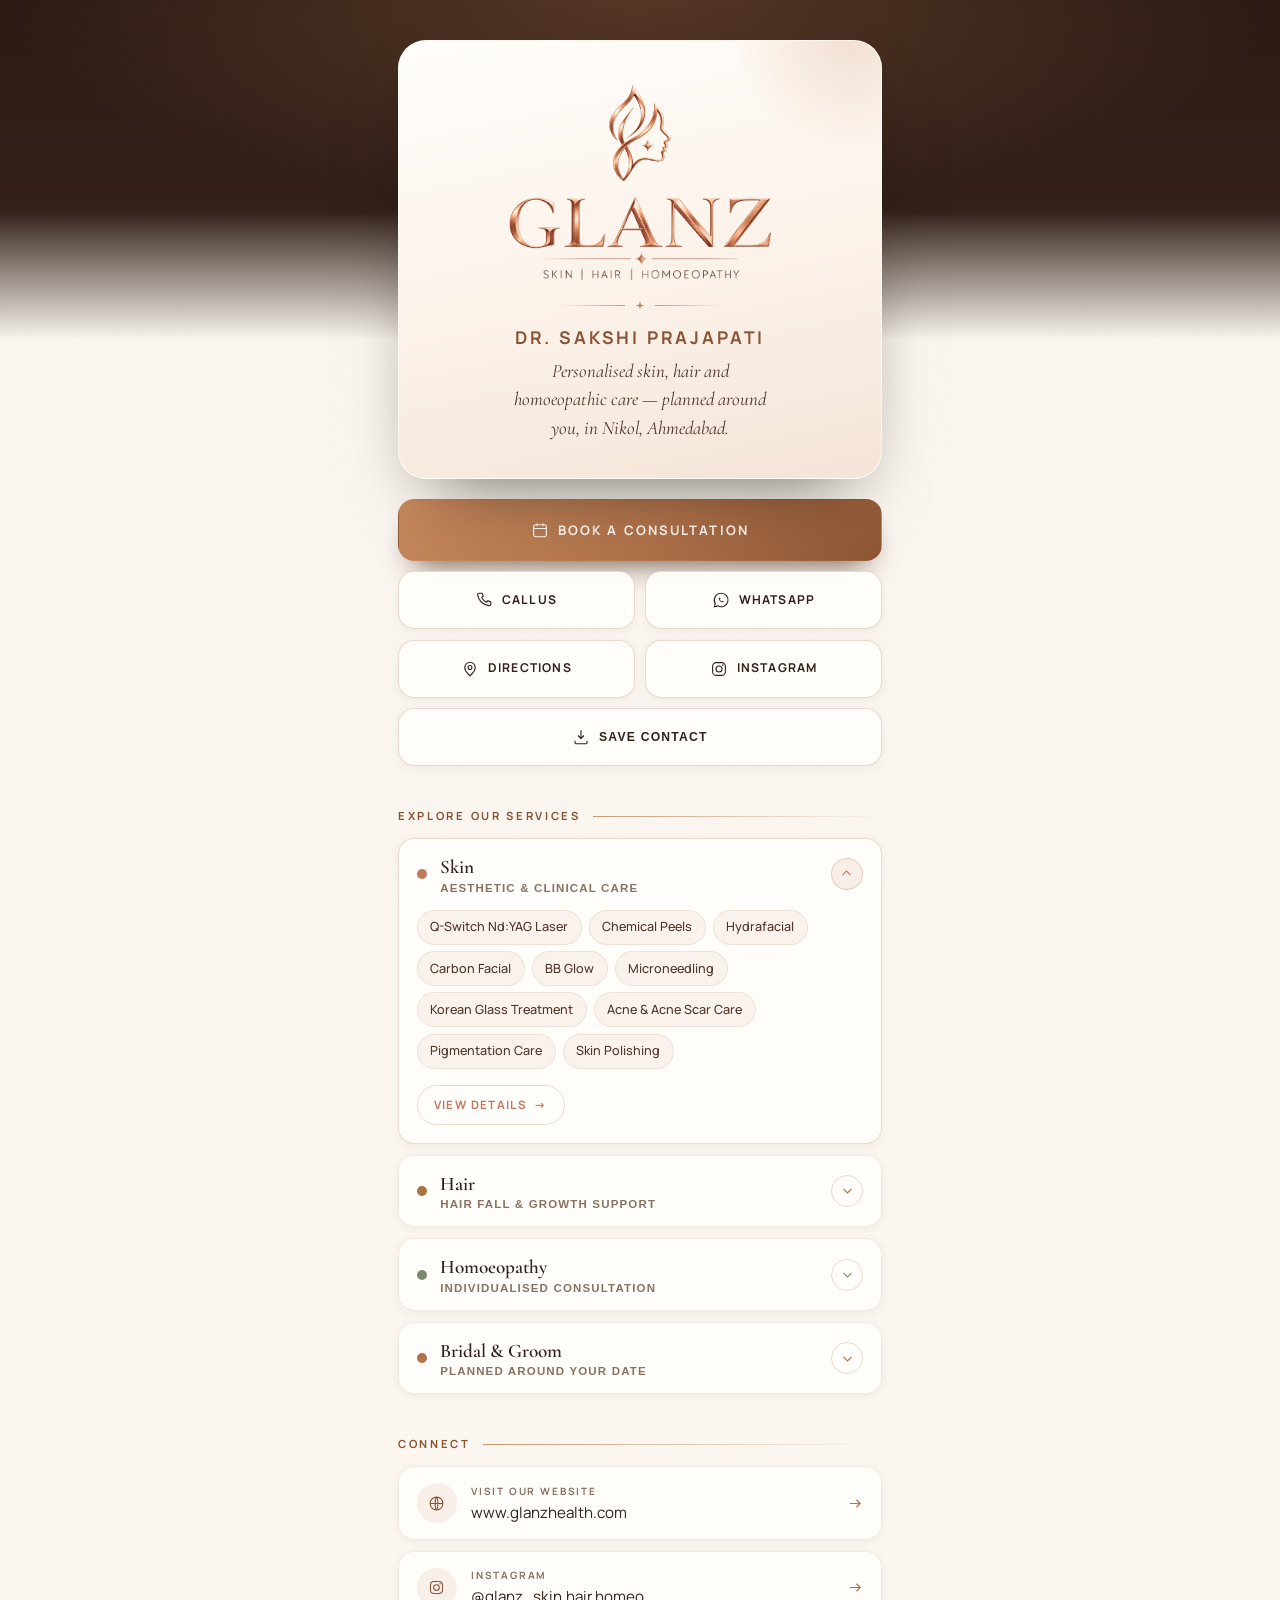
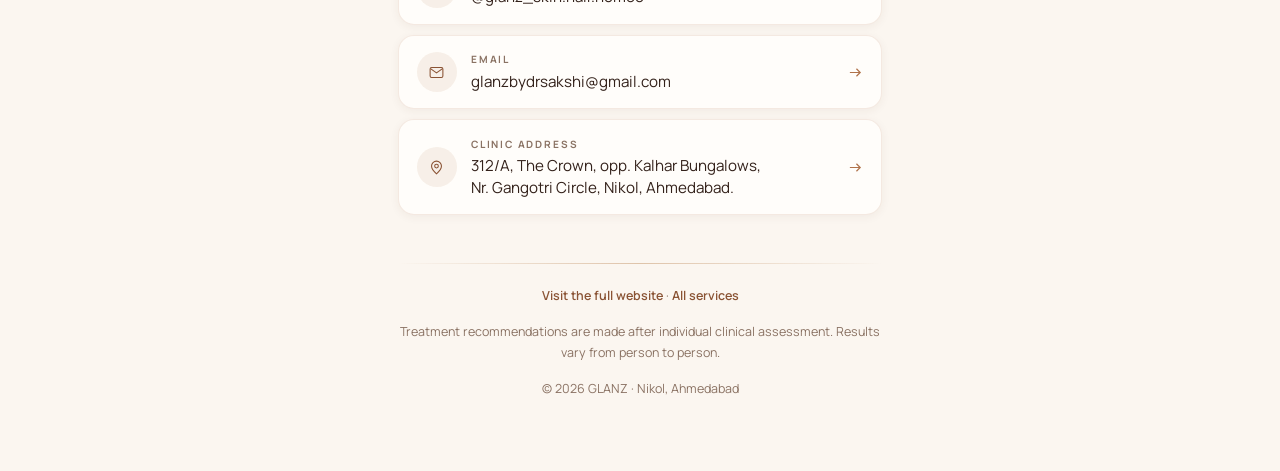
==== commit fafff47c: "Add Instagram as a primary action on the scan page Instagram was only reachable from the Connect lis" ====
--- a/scan/index.html
+++ b/scan/index.html
@@ -76,11 +76,15 @@
         <svg viewBox="0 0 24 24" fill="none" stroke="currentColor" stroke-width="1.5" aria-hidden="true"><path d="M12 21s7-6.1 7-11a7 7 0 10-14 0c0 4.9 7 11 7 11z"/><circle cx="12" cy="10" r="2.6"/></svg>
         Directions
       </a>
-      <button class="action" type="button" id="saveContact">
-        <svg viewBox="0 0 24 24" fill="none" stroke="currentColor" stroke-width="1.5" aria-hidden="true"><path d="M12 3v11m0 0l-4-4m4 4l4-4M4 17v2.5A1.5 1.5 0 005.5 21h13a1.5 1.5 0 001.5-1.5V17"/></svg>
-        Save Contact
-      </button>
+      <a class="action" data-scan-link="instagram" href="#" target="_blank" rel="noopener">
+        <svg viewBox="0 0 24 24" fill="none" stroke="currentColor" stroke-width="1.5" aria-hidden="true"><rect x="3.5" y="3.5" width="17" height="17" rx="5"/><circle cx="12" cy="12" r="4"/><circle cx="17.2" cy="6.8" r="1.1" fill="currentColor" stroke="none"/></svg>
+        Instagram
+      </a>
     </div>
+    <button class="action" type="button" id="saveContact">
+      <svg viewBox="0 0 24 24" fill="none" stroke="currentColor" stroke-width="1.5" aria-hidden="true"><path d="M12 3v11m0 0l-4-4m4 4l4-4M4 17v2.5A1.5 1.5 0 005.5 21h13a1.5 1.5 0 001.5-1.5V17"/></svg>
+      Save Contact
+    </button>
   </nav>
 
   <!-- ====================================================================
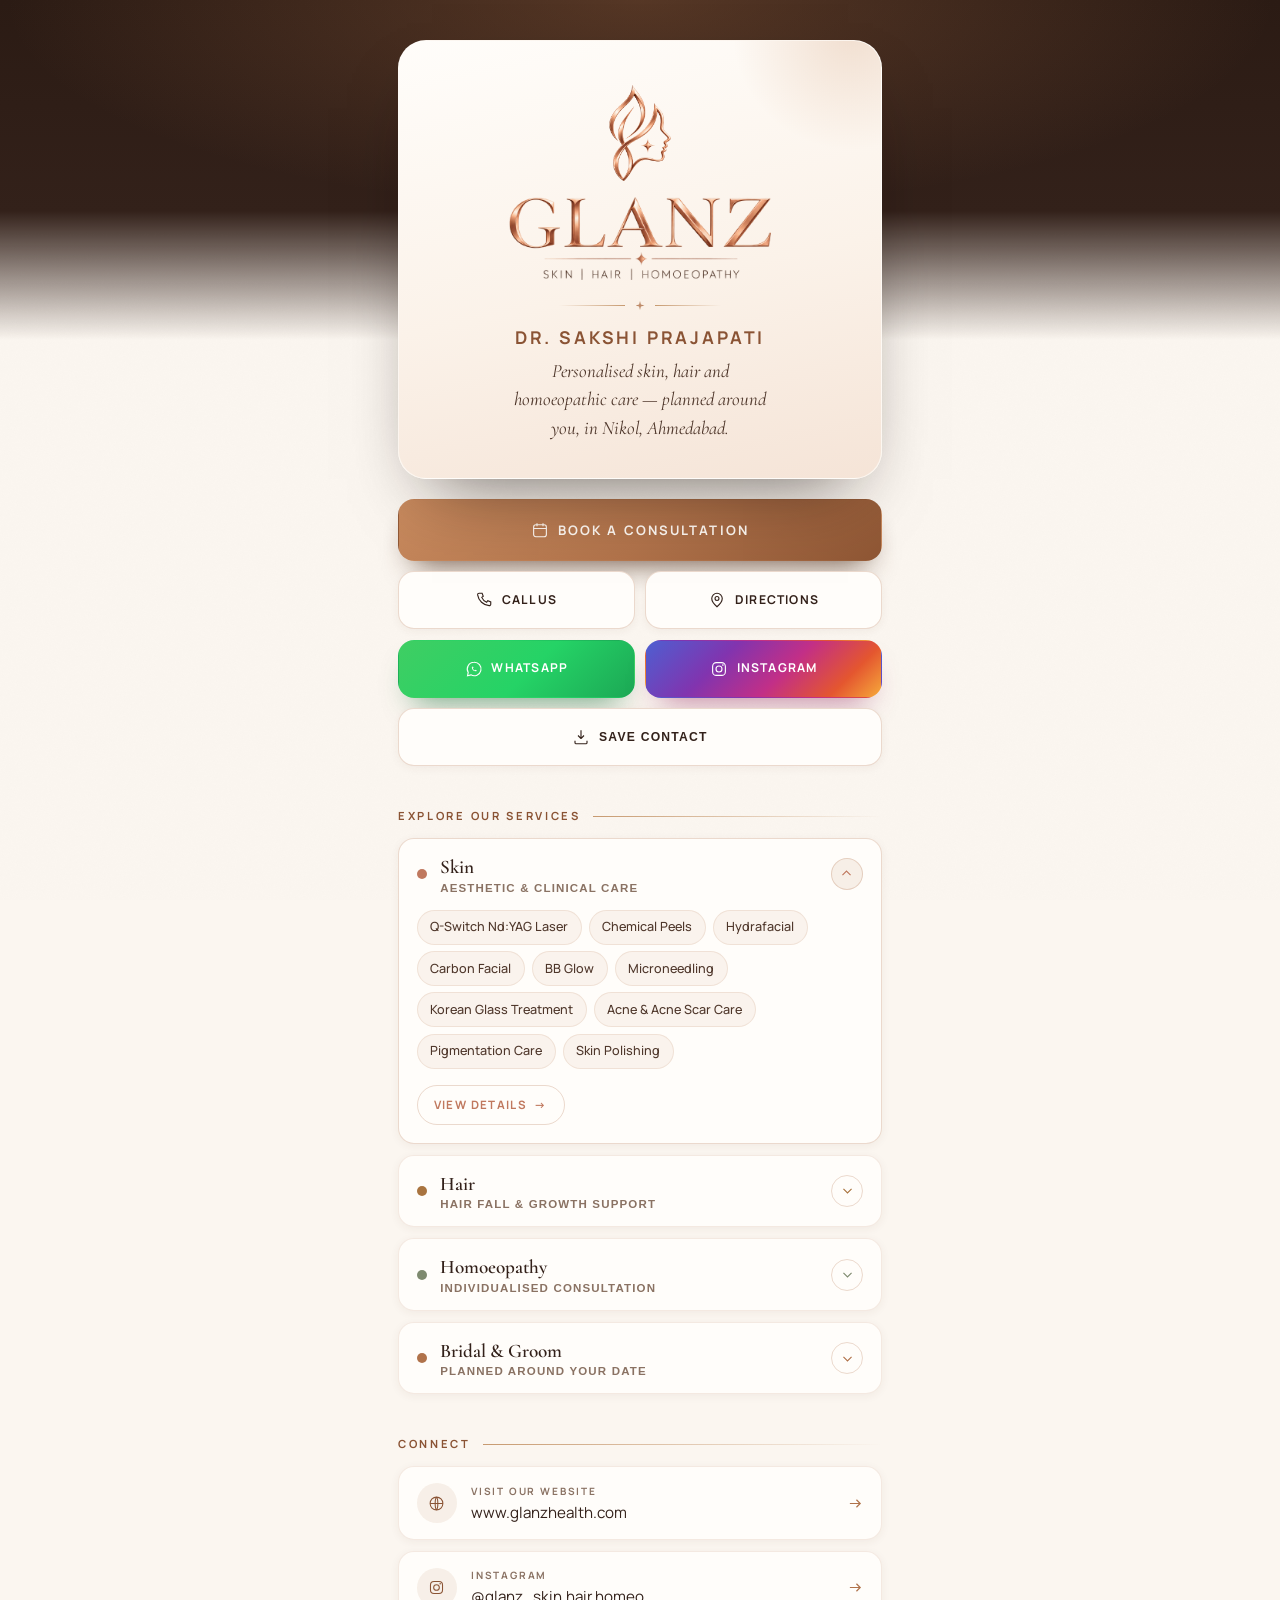
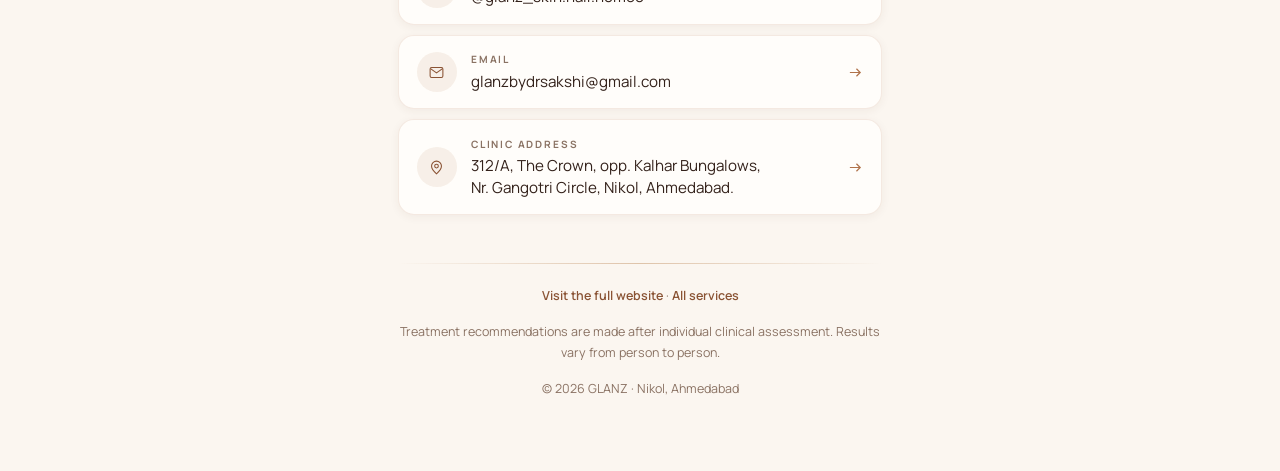
==== commit 736720f4: "Pair WhatsApp with Instagram and give both brand colours Swapped Directions into the Call row so Wha" ====
--- a/scan/index.html
+++ b/scan/index.html
@@ -66,17 +66,17 @@
         <svg viewBox="0 0 24 24" fill="none" stroke="currentColor" stroke-width="1.5" stroke-linecap="round" aria-hidden="true"><path d="M6.5 3h3l1.5 4-2 1.5a12 12 0 006.5 6.5L17 13l4 1.5v3a2 2 0 01-2.2 2A17 17 0 013.5 5.2 2 2 0 015.5 3z"/></svg>
         Call Us
       </a>
-      <a class="action" data-scan-link="whatsapp" href="#" target="_blank" rel="noopener">
-        <svg viewBox="0 0 24 24" fill="none" stroke="currentColor" stroke-width="1.5" aria-hidden="true"><path d="M12 3a9 9 0 00-7.7 13.6L3.4 21l4.5-1.2A9 9 0 1012 3z"/><path d="M9 9.5c0 3 2.5 5.5 5.5 5.5.6 0 1.2-.5 1.2-1.1l-1.6-.8-.9 1a5.6 5.6 0 01-2.8-2.8l1-.9-.8-1.6c-.6 0-1.1.6-1.1 1.2z" fill="currentColor" stroke="none"/></svg>
-        WhatsApp
-      </a>
-    </div>
-    <div class="scan-actions__row">
       <a class="action" data-scan-link="maps" href="#" target="_blank" rel="noopener">
         <svg viewBox="0 0 24 24" fill="none" stroke="currentColor" stroke-width="1.5" aria-hidden="true"><path d="M12 21s7-6.1 7-11a7 7 0 10-14 0c0 4.9 7 11 7 11z"/><circle cx="12" cy="10" r="2.6"/></svg>
         Directions
       </a>
-      <a class="action" data-scan-link="instagram" href="#" target="_blank" rel="noopener">
+    </div>
+    <div class="scan-actions__row">
+      <a class="action action--whatsapp" data-scan-link="whatsapp" href="#" target="_blank" rel="noopener">
+        <svg viewBox="0 0 24 24" fill="none" stroke="currentColor" stroke-width="1.5" aria-hidden="true"><path d="M12 3a9 9 0 00-7.7 13.6L3.4 21l4.5-1.2A9 9 0 1012 3z"/><path d="M9 9.5c0 3 2.5 5.5 5.5 5.5.6 0 1.2-.5 1.2-1.1l-1.6-.8-.9 1a5.6 5.6 0 01-2.8-2.8l1-.9-.8-1.6c-.6 0-1.1.6-1.1 1.2z" fill="currentColor" stroke="none"/></svg>
+        WhatsApp
+      </a>
+      <a class="action action--instagram" data-scan-link="instagram" href="#" target="_blank" rel="noopener">
         <svg viewBox="0 0 24 24" fill="none" stroke="currentColor" stroke-width="1.5" aria-hidden="true"><rect x="3.5" y="3.5" width="17" height="17" rx="5"/><circle cx="12" cy="12" r="4"/><circle cx="17.2" cy="6.8" r="1.1" fill="currentColor" stroke="none"/></svg>
         Instagram
       </a>
--- a/css/scan.css
+++ b/css/scan.css
@@ -145,6 +145,25 @@
   letter-spacing: 0.16em;
   box-shadow: 0 16px 30px -16px rgba(80, 48, 30, 0.95);
 }
+
+/* WhatsApp + Instagram carry their own brand colour so the two highest-
+   engagement channels catch the eye first, the way they would on a printed
+   card. Kept to just these two — every other action stays on-theme. */
+.action--whatsapp {
+  background: linear-gradient(135deg, #3FCE63 0%, #25D366 55%, #1CA855 100%);
+  color: #FFFFFF;
+  border-color: transparent;
+  box-shadow: 0 16px 30px -16px rgba(18, 110, 55, 0.75);
+}
+.action--whatsapp:hover { border-color: transparent; box-shadow: 0 18px 34px -14px rgba(18, 110, 55, 0.85); }
+
+.action--instagram {
+  background: linear-gradient(135deg, #4E5FD1 0%, #8134AF 32%, #C22F87 58%, #E4562F 82%, #F6A93B 100%);
+  color: #FFFFFF;
+  border-color: transparent;
+  box-shadow: 0 16px 30px -16px rgba(150, 40, 100, 0.7);
+}
+.action--instagram:hover { border-color: transparent; box-shadow: 0 18px 34px -14px rgba(150, 40, 100, 0.8); }
 @media (max-width: 359px) {
   .action { font-size: 0.7rem; letter-spacing: 0.06em; padding-inline: 0.5rem; }
   .action svg { width: 16px; height: 16px; }
